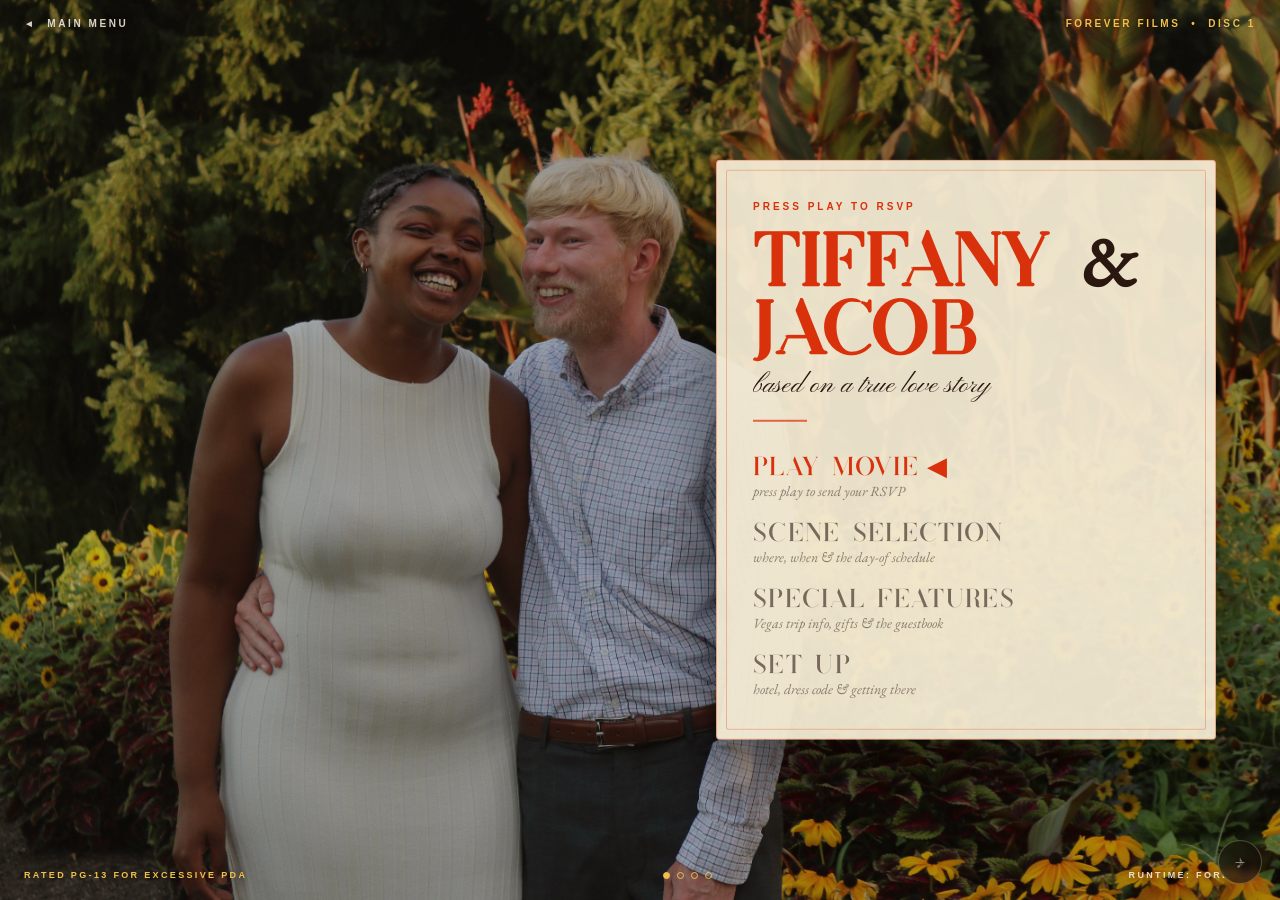
==== index.html @ a22fdae4 "Redesign site as a DVD-menu experience Replaces the single-page MS Paint site with a multi-page DVD " ====
<!DOCTYPE html>
<html lang="en">
<head>
<meta charset="UTF-8">
<meta name="viewport" content="width=device-width, initial-scale=1.0, maximum-scale=1.0, user-scalable=no">
<title>Tiffany &amp; Jacob | Main Menu</title>
<link rel="icon" href="https://fav.farm/📀">
<link rel="stylesheet" href="fonts/coterie.css">
<link rel="stylesheet" href="fonts/garamond.css">
<link rel="stylesheet" href="fonts/script.css">
<style>
    *, *::before, *::after { box-sizing: border-box; margin: 0; padding: 0; }

    :root {
        --red:    #D9310B;
        --red-dk: #a6260a;
        --cream:  #f4ead3;
        --cream-2:#fbf5e6;
        --ink:    #2a1710;
        --gold:   #e6b74e;

        --coterie: 'Coterie', Georgia, serif;
        --garamond:'EB Garamond', Georgia, serif;
        --script:  'Pinyon Script', cursive;
        --sans:    'Lato', Arial, sans-serif;
    }

    html, body { height: 100%; }
    body { background: #14100c; font-family: var(--garamond); color: var(--ink); overflow: hidden; }

    .tv { position: relative; width: 100vw; height: 100svh; overflow: hidden; background: #14100c; }

    /* ---- crossfade slideshow (landscape photos, full-bleed cover) ---- */
    .slideshow { position: absolute; inset: 0; z-index: 0; background: #14100c; }
    .slide { position: absolute; inset: 0; width: 100%; height: 100%; object-fit: cover; object-position: center 30%; opacity: 0; transition: opacity 1.4s ease; }
    .slide.show { opacity: 1; }

    /* even dim so the menu card stays readable */
    .wall-dim { position: absolute; inset: 0; z-index: 1; background: rgba(20,12,8,0.34); pointer-events: none; }

    /* subtle grain */
    .grain {
        position: absolute; inset: 0; z-index: 4; pointer-events: none; opacity: 0.2; mix-blend-mode: overlay;
        background-image: url("data:image/svg+xml,%3Csvg xmlns='http://www.w3.org/2000/svg' width='140' height='140'%3E%3Cfilter id='n'%3E%3CfeTurbulence type='fractalNoise' baseFrequency='0.8' numOctaves='2' stitchTiles='stitch'/%3E%3C/filter%3E%3Crect width='100%25' height='100%25' filter='url(%23n)' opacity='0.5'/%3E%3C/svg%3E");
    }

    /* ---- top / bottom chrome ---- */
    .chrome-top, .chrome-bot {
        position: absolute; left: 0; right: 0; z-index: 5;
        display: flex; justify-content: space-between; align-items: center;
        padding: 18px 24px;
        font-family: var(--sans); font-weight: 700; letter-spacing: 0.26em; text-transform: uppercase;
        color: rgba(251,245,230,0.85); text-shadow: 0 1px 6px rgba(0,0,0,0.5);
    }
    .chrome-top { top: 0; font-size: 10px; }
    .chrome-bot { bottom: 0; font-size: 9px; padding-bottom: 20px; }
    .chrome-top .gold, .chrome-bot .rating { color: #f0c04a; }
    .chapter-dots { display: flex; gap: 7px; }
    .chapter-dots span { width: 7px; height: 7px; border-radius: 50%; border: 1px solid #f0c04a; }
    .chapter-dots span.on { background: #f0c04a; }

    /* ---- title card (right) ---- */
    .card {
        position: absolute; top: 50%; right: clamp(20px, 5vw, 64px); transform: translateY(-50%);
        z-index: 5;
        width: min(90vw, 500px);
        background: rgba(244,234,211,0.95);
        border: 1px solid rgba(217,49,11,0.35);
        border-radius: 4px;
        box-shadow: 0 30px 70px rgba(0,0,0,0.55);
        padding: 40px 36px 34px;
        text-align: left;
    }
    .card::before { content: ''; position: absolute; inset: 9px; border: 1px solid rgba(217,49,11,0.28); border-radius: 2px; pointer-events: none; }

    .eyebrow { font-family: var(--sans); font-size: 10px; font-weight: 700; letter-spacing: 0.3em; text-transform: uppercase; color: var(--red); margin-bottom: 14px; }
    .title { font-family: var(--coterie); text-transform: uppercase; font-size: clamp(40px, 9vw, 74px); line-height: 0.92; color: var(--red); letter-spacing: 0.01em; }
    .title .amp { font-family: var(--garamond); font-style: normal; text-transform: none; color: var(--ink); }
    .tagline { font-family: var(--script); font-size: clamp(19px, 4vw, 27px); color: var(--ink); line-height: 0.9; margin: 6px 0 22px; }
    .rule { width: 54px; height: 2px; background: var(--red); margin: 0 0 22px; opacity: 0.7; }

    .options { list-style: none; display: flex; flex-direction: column; gap: 3px; }
    .opt { position: relative; cursor: pointer; font-family: var(--coterie); text-transform: uppercase; font-size: clamp(19px, 3.4vw, 26px); letter-spacing: 0.05em; color: rgba(42,23,16,0.6); padding: 7px 0; transition: color 0.15s; }
    .opt .hint { display: block; font-family: var(--garamond); font-style: italic; text-transform: none; font-size: 14px; letter-spacing: 0; color: rgba(42,23,16,0.5); margin-top: 1px; }
    .opt .cursor { color: var(--red); margin: 0 8px; opacity: 0; }
    .opt.active { color: var(--red); }
    .opt.active .cursor { opacity: 1; animation: blink 1.1s steps(1) infinite; }
    @keyframes blink { 50% { opacity: 0; } }

    /* ---- music mute button ---- */
    #musicToggle {
        position: fixed; bottom: 16px; right: 18px; z-index: 20;
        width: 44px; height: 44px; border-radius: 50%;
        background: rgba(20,12,8,0.6); color: var(--gold);
        border: 1px solid rgba(240,192,74,0.6);
        font-size: 18px; line-height: 1; cursor: pointer;
        display: flex; align-items: center; justify-content: center;
        backdrop-filter: blur(4px); transition: transform 0.15s, background 0.2s;
    }
    #musicToggle:hover { transform: scale(1.07); background: rgba(20,12,8,0.85); }
    #musicToggle.muted { color: rgba(251,245,230,0.45); border-color: rgba(251,245,230,0.25); text-decoration: line-through; }

    @media (max-width: 480px) { .card { padding: 32px 22px 28px; } }
</style>
</head>
<body>

<audio id="bgMusic" loop preload="none"><source src="audio/dreams.mp3" type="audio/mpeg"></audio>

<div class="tv">
    <div class="slideshow"><img class="slide" id="slideA" alt=""><img class="slide" id="slideB" alt=""></div>
    <div class="wall-dim"></div>

    <div class="chrome-top">
        <span>&#9668;&nbsp; Main Menu</span>
        <span class="gold">Forever Films &nbsp;&bull;&nbsp; Disc 1</span>
    </div>

    <nav class="card">
        <p class="eyebrow">Press Play to RSVP</p>
        <h1 class="title">Tiffany <span class="amp">&amp;</span> Jacob</h1>
        <p class="tagline">based on a true love story</p>
        <div class="rule"></div>

        <ul class="options" id="options">
            <li class="opt active" data-href="rsvp.html">Play Movie<span class="cursor">&#9664;</span><span class="hint">press play to send your RSVP</span></li>
            <li class="opt" data-href="details.html">Scene Selection<span class="cursor">&#9664;</span><span class="hint">where, when &amp; the day-of schedule</span></li>
            <li class="opt" data-href="features.html">Special Features<span class="cursor">&#9664;</span><span class="hint">Vegas trip info, gifts &amp; the guestbook</span></li>
            <li class="opt" data-href="setup.html">Set Up<span class="cursor">&#9664;</span><span class="hint">hotel, dress code &amp; getting there</span></li>
        </ul>
    </nav>

    <div class="chrome-bot">
        <span class="rating">Rated PG-13 for excessive PDA</span>
        <span class="chapter-dots"><span class="on"></span><span></span><span></span><span></span></span>
        <span>Runtime: Forever</span>
    </div>

    <div class="grain"></div>
</div>

<button id="musicToggle" aria-label="Toggle music" title="Music">&#9834;</button>

<script>
    // ---- crossfade slideshow (landscape photos), sunflowers first & lingering ----
    const PHOTOS = [
        'images/IMG_6840.CR2.jpg',
        'images/gallery/IMG_6656.CR2.jpg',
        'images/gallery/IMG_6551.CR2.jpg',
        'images/gallery/Snapchat-472617155.jpg',
        'images/gallery/IMG_6648.CR2.jpg',
        'images/gallery/IMG_6603.CR2.jpg',
        'images/gallery/IMG_6657.CR2.jpg',
        'images/gallery/IMG_4817.JPG',
        'images/gallery/IMG_6704.CR2.jpg',
        'images/gallery/IMG_6854.CR2.jpg',
        'images/gallery/IMG_6869.CR2.jpg',
        'images/gallery/IMG_6563.CR2.jpg',
        'images/gallery/20240928_183919.jpg',
        'images/gallery/IMG_6710.CR2.jpg',
        'images/gallery/IMG_4129.jpg',
        'images/gallery/IMG_6711.CR2.jpg',
        'images/gallery/20250110_231935.jpg',
        'images/gallery/IMG_6775.CR2.jpg',
        'images/gallery/IMG_6592.CR2.jpg',
        'images/gallery/IMG_6600.CR2.jpg',
        'images/gallery/IMG_6602.CR2.jpg',
        'images/gallery/20230722_201821.jpg',
        'images/gallery/IMG_6825.CR2.jpg',
        'images/gallery/20250731_083121.jpg',
        'images/gallery/IMG_6789.CR2.jpg',
        'images/gallery/20240928_183918.jpg',
        'images/gallery/IMG_6582.CR2.jpg',
        'images/gallery/IMG_6588.CR2.jpg',
        'images/gallery/IMG_6822.CR2.jpg',
        'images/gallery/20230408_111452.jpg',
        'images/gallery/IMG_6839.CR2.jpg',
        'images/gallery/IMG_6579.CR2.jpg',
        'images/gallery/IMG_6580.CR2.jpg',
        'images/gallery/IMG_6633.CR2.jpg',
        'images/gallery/20230722_201701.jpg',
        'images/gallery/IMG_6841.CR2.jpg',
        'images/gallery/IMG_6852.CR2.jpg',
        'images/gallery/IMG_6649.CR2.jpg',
        'images/gallery/IMG_6565.CR2.jpg'
    ];
    let idx = 0;
    let front = document.getElementById('slideA');
    let back  = document.getElementById('slideB');
    front.src = PHOTOS[0];
    front.classList.add('show');
    function advance() {
        const n = (idx + 1) % PHOTOS.length;
        back.onload = () => {
            back.classList.add('show');
            front.classList.remove('show');
            const t = front; front = back; back = t;
            idx = n;
            schedule();
        };
        back.src = PHOTOS[n];
    }
    function schedule() { setTimeout(advance, idx === 0 ? 9000 : 3200); }
    schedule();

    // ---- menu selector + navigation ----
    const opts = document.querySelectorAll('.opt');
    const dots = document.querySelectorAll('.chapter-dots span');
    function activate(i) {
        opts.forEach((o, j) => o.classList.toggle('active', j === i));
        dots.forEach((d, j) => d.classList.toggle('on', j === i));
    }
    opts.forEach((opt, i) => {
        opt.addEventListener('mouseenter', () => activate(i));
        opt.addEventListener('click', () => { window.location.href = opt.dataset.href; });
    });

    // ---- background music + mute ----
    const audio = document.getElementById('bgMusic');
    const btn = document.getElementById('musicToggle');
    const VOL = 0.12;
    let wantOn = true;
    audio.volume = VOL;
    function updateBtn() { btn.classList.toggle('muted', audio.paused); }
    function tryStart() { if (!wantOn || !audio.paused) return; audio.volume = VOL; const p = audio.play(); if (p) p.then(updateBtn).catch(() => {}); }
    tryStart();
    ['pointerdown','keydown','touchstart','scroll'].forEach(ev => window.addEventListener(ev, tryStart, { passive: true }));
    btn.addEventListener('click', (e) => {
        e.stopPropagation();
        if (audio.paused) { wantOn = true; audio.play().catch(() => {}); } else { wantOn = false; audio.pause(); }
        setTimeout(updateBtn, 30);
    });
    updateBtn();
</script>

</body>
</html>
---- fonts/coterie.css ----
@font-face {
  font-family: 'Coterie';
  src: url([data-uri]) format('opentype');
  font-display: swap;
}
---- fonts/garamond.css ----
@font-face {
  font-family: 'EB Garamond';
  font-style: normal;
  font-weight: 400;
  font-display: swap;
  src: url([data-uri]) format('woff2');
}
@font-face {
  font-family: 'EB Garamond';
  font-style: italic;
  font-weight: 400;
  font-display: swap;
  src: url([data-uri]) format('woff2');
}
---- fonts/script.css ----
@font-face {
  font-family: 'Pinyon Script';
  font-style: normal;
  font-weight: 400;
  font-display: swap;
  src: url([data-uri]) format('woff2');
}
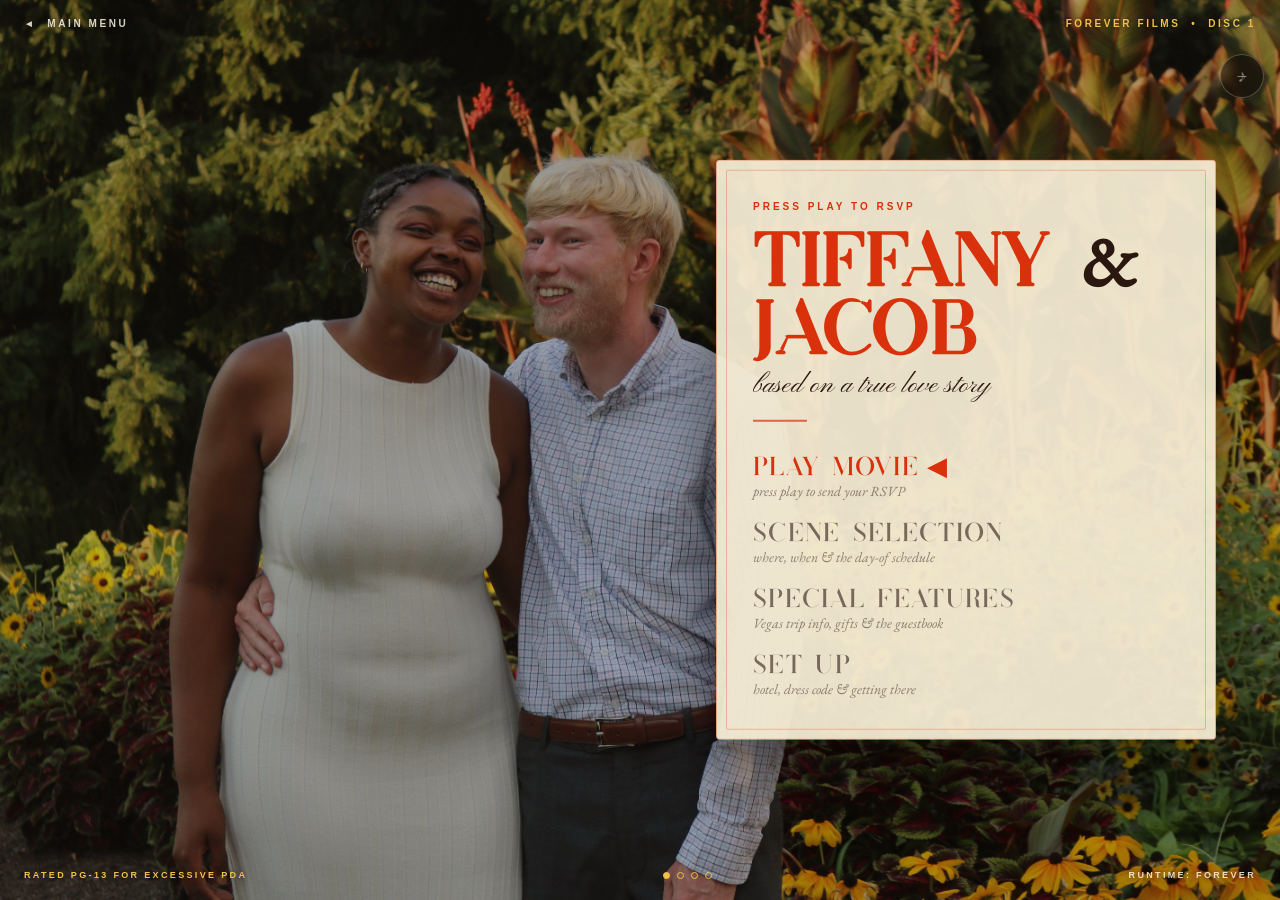
==== commit 1babf5b3: "Move music mute button to top-right corner of main menu" ====
--- a/index.html
+++ b/index.html
@@ -89,7 +89,7 @@
 
     /* ---- music mute button ---- */
     #musicToggle {
-        position: fixed; bottom: 16px; right: 18px; z-index: 20;
+        position: fixed; top: 54px; right: 16px; z-index: 25;
         width: 44px; height: 44px; border-radius: 50%;
         background: rgba(20,12,8,0.6); color: var(--gold);
         border: 1px solid rgba(240,192,74,0.6);
@@ -123,10 +123,10 @@
         <div class="rule"></div>
 
         <ul class="options" id="options">
-            <li class="opt active" data-href="rsvp.html">Play Movie<span class="cursor">&#9664;</span><span class="hint">press play to send your RSVP</span></li>
-            <li class="opt" data-href="details.html">Scene Selection<span class="cursor">&#9664;</span><span class="hint">where, when &amp; the day-of schedule</span></li>
-            <li class="opt" data-href="features.html">Special Features<span class="cursor">&#9664;</span><span class="hint">Vegas trip info, gifts &amp; the guestbook</span></li>
-            <li class="opt" data-href="setup.html">Set Up<span class="cursor">&#9664;</span><span class="hint">hotel, dress code &amp; getting there</span></li>
+            <li class="opt active" data-href="rsvp">Play Movie<span class="cursor">&#9664;</span><span class="hint">press play to send your RSVP</span></li>
+            <li class="opt" data-href="details">Scene Selection<span class="cursor">&#9664;</span><span class="hint">where, when &amp; the day-of schedule</span></li>
+            <li class="opt" data-href="features">Special Features<span class="cursor">&#9664;</span><span class="hint">Vegas trip info, gifts &amp; the guestbook</span></li>
+            <li class="opt" data-href="setup">Set Up<span class="cursor">&#9664;</span><span class="hint">hotel, dress code &amp; getting there</span></li>
         </ul>
     </nav>
 
@@ -219,7 +219,7 @@
     const audio = document.getElementById('bgMusic');
     const btn = document.getElementById('musicToggle');
     const VOL = 0.12;
-    let wantOn = true;
+    let wantOn = localStorage.getItem('musicOff') !== '1';
     audio.volume = VOL;
     function updateBtn() { btn.classList.toggle('muted', audio.paused); }
     function tryStart() { if (!wantOn || !audio.paused) return; audio.volume = VOL; const p = audio.play(); if (p) p.then(updateBtn).catch(() => {}); }
@@ -227,7 +227,8 @@
     ['pointerdown','keydown','touchstart','scroll'].forEach(ev => window.addEventListener(ev, tryStart, { passive: true }));
     btn.addEventListener('click', (e) => {
         e.stopPropagation();
-        if (audio.paused) { wantOn = true; audio.play().catch(() => {}); } else { wantOn = false; audio.pause(); }
+        if (audio.paused) { wantOn = true; localStorage.removeItem('musicOff'); audio.play().catch(() => {}); }
+        else { wantOn = false; localStorage.setItem('musicOff', '1'); audio.pause(); }
         setTimeout(updateBtn, 30);
     });
     updateBtn();
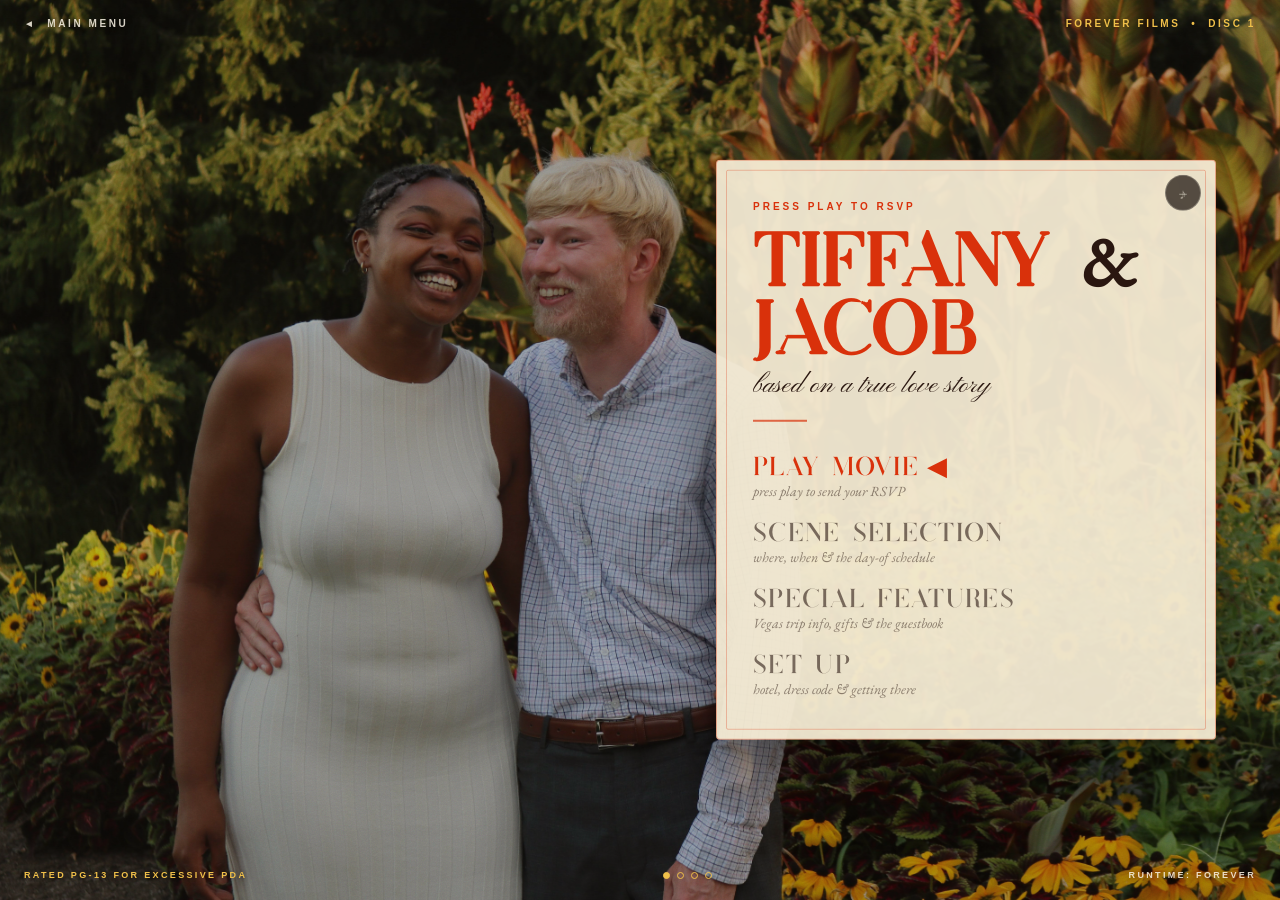
==== commit 8cdc5742: "Move mute button into menu card corner, fix Details card spacing - Music mute button now lives insid" ====
--- a/index.html
+++ b/index.html
@@ -73,7 +73,7 @@
     }
     .card::before { content: ''; position: absolute; inset: 9px; border: 1px solid rgba(217,49,11,0.28); border-radius: 2px; pointer-events: none; }
 
-    .eyebrow { font-family: var(--sans); font-size: 10px; font-weight: 700; letter-spacing: 0.3em; text-transform: uppercase; color: var(--red); margin-bottom: 14px; }
+    .eyebrow { font-family: var(--sans); font-size: 10px; font-weight: 700; letter-spacing: 0.3em; text-transform: uppercase; color: var(--red); margin-bottom: 14px; padding-right: 46px; }
     .title { font-family: var(--coterie); text-transform: uppercase; font-size: clamp(40px, 9vw, 74px); line-height: 0.92; color: var(--red); letter-spacing: 0.01em; }
     .title .amp { font-family: var(--garamond); font-style: normal; text-transform: none; color: var(--ink); }
     .tagline { font-family: var(--script); font-size: clamp(19px, 4vw, 27px); color: var(--ink); line-height: 0.9; margin: 6px 0 22px; }
@@ -87,15 +87,15 @@
     .opt.active .cursor { opacity: 1; animation: blink 1.1s steps(1) infinite; }
     @keyframes blink { 50% { opacity: 0; } }
 
-    /* ---- music mute button ---- */
+    /* ---- music mute button (top-right corner of the menu card) ---- */
     #musicToggle {
-        position: fixed; top: 54px; right: 16px; z-index: 25;
-        width: 44px; height: 44px; border-radius: 50%;
-        background: rgba(20,12,8,0.6); color: var(--gold);
+        position: absolute; top: 14px; right: 14px; z-index: 25;
+        width: 36px; height: 36px; border-radius: 50%;
+        background: rgba(20,12,8,0.7); color: var(--gold);
         border: 1px solid rgba(240,192,74,0.6);
-        font-size: 18px; line-height: 1; cursor: pointer;
+        font-size: 15px; line-height: 1; cursor: pointer;
         display: flex; align-items: center; justify-content: center;
-        backdrop-filter: blur(4px); transition: transform 0.15s, background 0.2s;
+        transition: transform 0.15s, background 0.2s;
     }
     #musicToggle:hover { transform: scale(1.07); background: rgba(20,12,8,0.85); }
     #musicToggle.muted { color: rgba(251,245,230,0.45); border-color: rgba(251,245,230,0.25); text-decoration: line-through; }
@@ -117,6 +117,7 @@
     </div>
 
     <nav class="card">
+        <button id="musicToggle" aria-label="Toggle music" title="Music">&#9834;</button>
         <p class="eyebrow">Press Play to RSVP</p>
         <h1 class="title">Tiffany <span class="amp">&amp;</span> Jacob</h1>
         <p class="tagline">based on a true love story</p>
@@ -138,8 +139,6 @@
 
     <div class="grain"></div>
 </div>
-
-<button id="musicToggle" aria-label="Toggle music" title="Music">&#9834;</button>
 
 <script>
     // ---- crossfade slideshow (landscape photos), sunflowers first & lingering ----
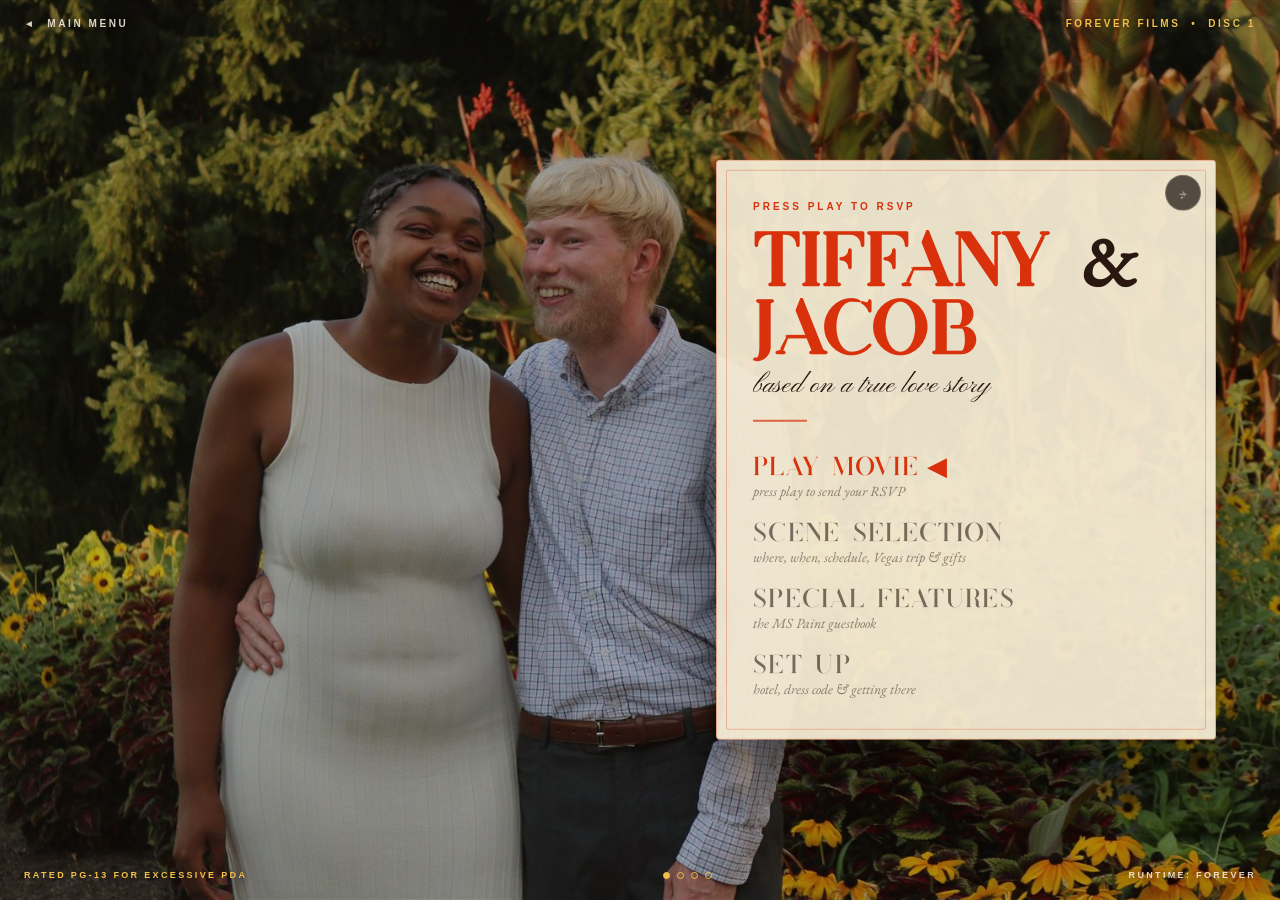
==== commit 0e75b065: "Retitle details card, restore Special Features header card, update menu hints Co-Authored-By: Claude" ====
--- a/index.html
+++ b/index.html
@@ -4,7 +4,7 @@
 <meta charset="UTF-8">
 <meta name="viewport" content="width=device-width, initial-scale=1.0, maximum-scale=1.0, user-scalable=no">
 <title>Tiffany &amp; Jacob | Main Menu</title>
-<link rel="icon" href="https://fav.farm/📀">
+<link rel="icon" href="data:image/svg+xml,%3Csvg xmlns='http://www.w3.org/2000/svg' viewBox='0 0 100 100'%3E%3Ctext x='50' y='54' font-size='72' text-anchor='middle' dominant-baseline='central'%3E📀%3C/text%3E%3C/svg%3E">
 <link rel="stylesheet" href="fonts/coterie.css">
 <link rel="stylesheet" href="fonts/garamond.css">
 <link rel="stylesheet" href="fonts/script.css">
@@ -125,8 +125,8 @@
 
         <ul class="options" id="options">
             <li class="opt active" data-href="rsvp">Play Movie<span class="cursor">&#9664;</span><span class="hint">press play to send your RSVP</span></li>
-            <li class="opt" data-href="details">Scene Selection<span class="cursor">&#9664;</span><span class="hint">where, when &amp; the day-of schedule</span></li>
-            <li class="opt" data-href="features">Special Features<span class="cursor">&#9664;</span><span class="hint">Vegas trip info, gifts &amp; the guestbook</span></li>
+            <li class="opt" data-href="details">Scene Selection<span class="cursor">&#9664;</span><span class="hint">where, when, schedule, Vegas trip &amp; gifts</span></li>
+            <li class="opt" data-href="features">Special Features<span class="cursor">&#9664;</span><span class="hint">the MS Paint guestbook</span></li>
             <li class="opt" data-href="setup">Set Up<span class="cursor">&#9664;</span><span class="hint">hotel, dress code &amp; getting there</span></li>
         </ul>
     </nav>
@@ -223,7 +223,12 @@
     function updateBtn() { btn.classList.toggle('muted', audio.paused); }
     function tryStart() { if (!wantOn || !audio.paused) return; audio.volume = VOL; const p = audio.play(); if (p) p.then(updateBtn).catch(() => {}); }
     tryStart();
-    ['pointerdown','keydown','touchstart','scroll'].forEach(ev => window.addEventListener(ev, tryStart, { passive: true }));
+    // Broad set of real "user activation" gesture types so autoplay unlocks
+    // reliably across browsers (Safari/iOS in particular is picky about which
+    // event types count; scroll/pointerdown alone aren't always enough).
+    ['pointerdown','mousedown','mouseup','click','keydown','touchstart','touchend','scroll']
+        .forEach(ev => window.addEventListener(ev, tryStart, { passive: true }));
+    document.addEventListener('visibilitychange', () => { if (!document.hidden) tryStart(); });
     btn.addEventListener('click', (e) => {
         e.stopPropagation();
         if (audio.paused) { wantOn = true; localStorage.removeItem('musicOff'); audio.play().catch(() => {}); }
